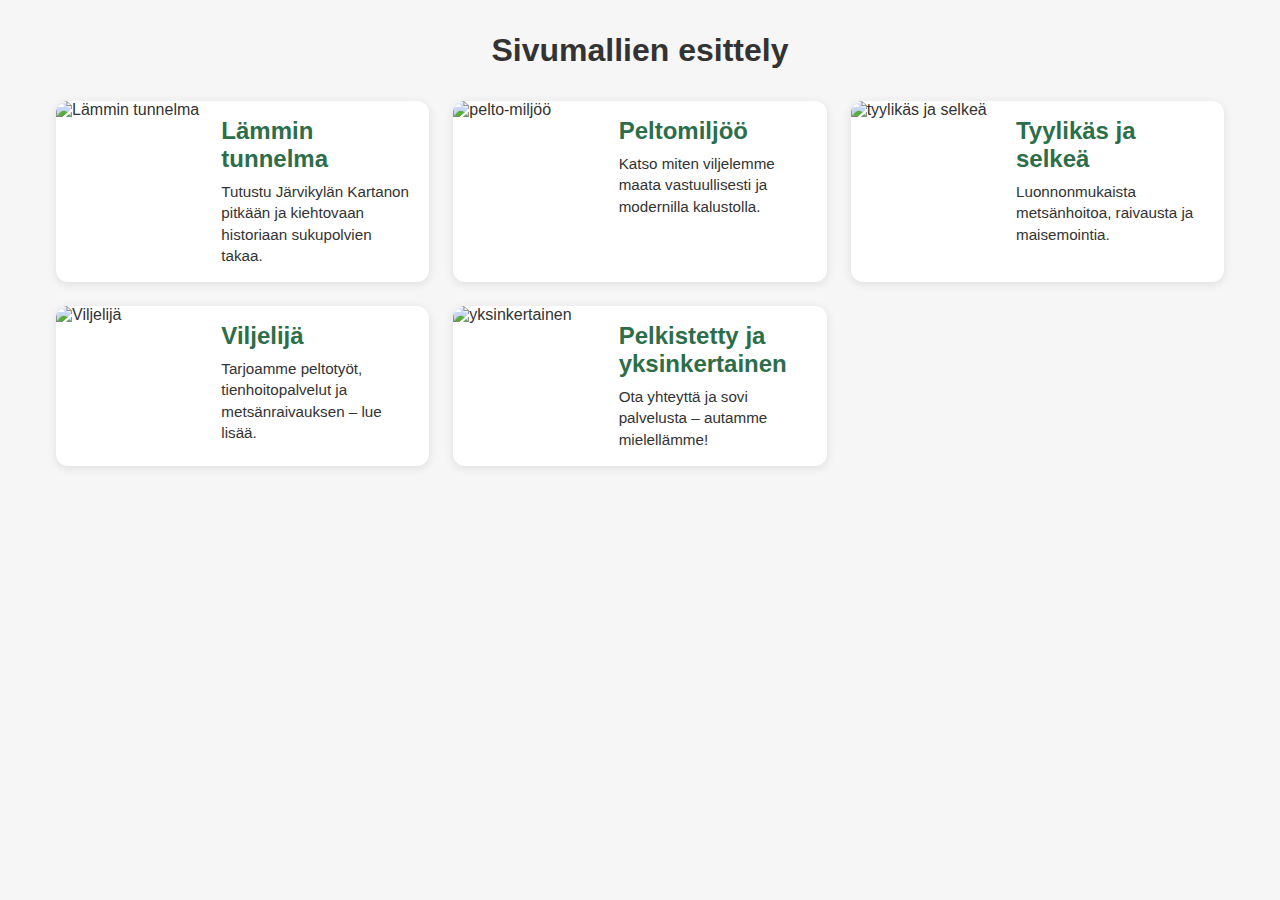
==== index.html @ 7927be14 "Kaikki yhdessä" ====
<!DOCTYPE html>
<html lang="fi">
<head>
  <meta charset="UTF-8" />
  <meta name="viewport" content="width=device-width, initial-scale=1.0"/>
  <title>Järvikylän Kartano – Esittely</title>
  <style>
    * {
      box-sizing: border-box;
    }

    body {
      margin: 0;
      font-family: Arial, sans-serif;
      background-color: #f6f6f6;
      color: #333;
    }

    h1 {
      text-align: center;
      margin-top: 2rem;
    }

    .container {
      max-width: 1200px;
      margin: 2rem auto;
      display: grid;
      grid-template-columns: repeat(auto-fit, minmax(300px, 1fr));
      gap: 1.5rem;
      padding: 0 1rem;
    }

    .card {
      background-color: white;
      display: flex;
      flex-direction: row;
      border-radius: 12px;
      overflow: hidden;
      box-shadow: 0 2px 10px rgba(0,0,0,0.1);
      transition: transform 0.2s;
      text-decoration: none;
      color: inherit;
    }

    .card:hover {
      transform: scale(1.02);
    }

    .card img {
      width: 40%;
      object-fit: cover;
    }

    .card-content {
      padding: 1rem;
      flex: 1;
    }

    .card-content h2 {
      margin: 0 0 0.5rem;
      color: #2c6e49;
    }

    .card-content p {
      margin: 0;
      font-size: 0.95rem;
      line-height: 1.4;
    }

    @media (max-width: 600px) {
      .card {
        flex-direction: column;
      }

      .card img {
        width: 100%;
        height: 180px;
      }
    }
  </style>
</head>
<body>

  <h1>Sivumallien esittely</h1>

  <div class="container">
    <a href="lammintunnelma.html" class="card">
      <img src="https://images.unsplash.com/photo-1605810230434-7631c5d5900a" alt="Lämmin tunnelma">
      <div class="card-content">
        <h2>Lämmin tunnelma</h2>
        <p>Tutustu Järvikylän Kartanon pitkään ja kiehtovaan historiaan sukupolvien takaa.</p>
      </div>
    </a>

    <a href="pelto.html" class="card">
      <img src="https://images.unsplash.com/photo-1621605811373-1d0a3841103b" alt="pelto-miljöö">
      <div class="card-content">
        <h2>Peltomiljöö</h2>
        <p>Katso miten viljelemme maata vastuullisesti ja modernilla kalustolla.</p>
      </div>
    </a>

    <a href="tyylikas.html" class="card">
      <img src="https://images.unsplash.com/photo-1542314831-068cd1dbfeeb" alt="tyylikäs ja selkeä">
      <div class="card-content">
        <h2>Tyylikäs ja selkeä</h2>
        <p>Luonnonmukaista metsänhoitoa, raivausta ja maisemointia.</p>
      </div>
    </a>

    <a href="viljelija.html" class="card">
      <img src="https://images.unsplash.com/photo-1573497491208-6b1acb260507" alt="Viljelijä">
      <div class="card-content">
        <h2>Viljelijä</h2>
        <p>Tarjoamme peltotyöt, tienhoitopalvelut ja metsänraivauksen – lue lisää.</p>
      </div>
    </a>

    <a href="yksinkertainen.html" class="card">
      <img src="https://images.unsplash.com/photo-1523958203904-cdcb402031fd" alt="yksinkertainen">
      <div class="card-content">
        <h2>Pelkistetty ja yksinkertainen</h2>
        <p>Ota yhteyttä ja sovi palvelusta – autamme mielellämme!</p>
      </div>
    </a>
  </div>

</body>
</html>
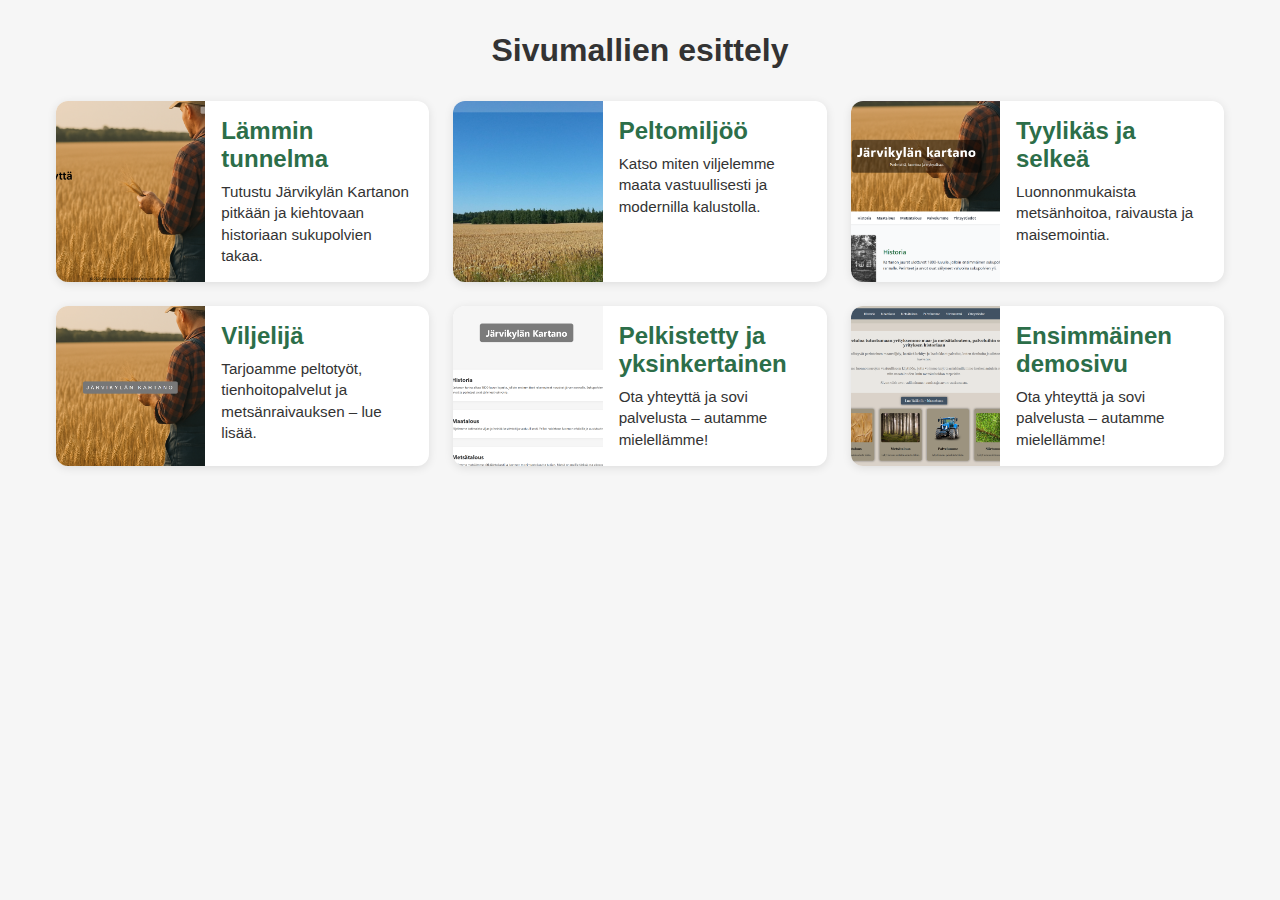
==== commit fdb969e2: "Kuvat paikoilleen" ====
--- a/index.html
+++ b/index.html
@@ -85,7 +85,7 @@
 
   <div class="container">
     <a href="lammintunnelma.html" class="card">
-      <img src="https://images.unsplash.com/photo-1605810230434-7631c5d5900a" alt="Lämmin tunnelma">
+      <img src="kuvat/lammin_tunnelma.png" alt="Lämmin tunnelma">
       <div class="card-content">
         <h2>Lämmin tunnelma</h2>
         <p>Tutustu Järvikylän Kartanon pitkään ja kiehtovaan historiaan sukupolvien takaa.</p>
@@ -93,7 +93,7 @@
     </a>
 
     <a href="pelto.html" class="card">
-      <img src="https://images.unsplash.com/photo-1621605811373-1d0a3841103b" alt="pelto-miljöö">
+      <img src="kuvat/pelto.png" alt="pelto-miljöö">
       <div class="card-content">
         <h2>Peltomiljöö</h2>
         <p>Katso miten viljelemme maata vastuullisesti ja modernilla kalustolla.</p>
@@ -101,7 +101,7 @@
     </a>
 
     <a href="tyylikas.html" class="card">
-      <img src="https://images.unsplash.com/photo-1542314831-068cd1dbfeeb" alt="tyylikäs ja selkeä">
+      <img src="kuvat/tyylikas.png" alt="tyylikäs ja selkeä">
       <div class="card-content">
         <h2>Tyylikäs ja selkeä</h2>
         <p>Luonnonmukaista metsänhoitoa, raivausta ja maisemointia.</p>
@@ -109,7 +109,7 @@
     </a>
 
     <a href="viljelija.html" class="card">
-      <img src="https://images.unsplash.com/photo-1573497491208-6b1acb260507" alt="Viljelijä">
+      <img src="kuvat/viljelija.png" alt="Viljelijä">
       <div class="card-content">
         <h2>Viljelijä</h2>
         <p>Tarjoamme peltotyöt, tienhoitopalvelut ja metsänraivauksen – lue lisää.</p>
@@ -117,9 +117,17 @@
     </a>
 
     <a href="yksinkertainen.html" class="card">
-      <img src="https://images.unsplash.com/photo-1523958203904-cdcb402031fd" alt="yksinkertainen">
+      <img src="kuvat/yksinkertainen.png" alt="yksinkertainen">
       <div class="card-content">
         <h2>Pelkistetty ja yksinkertainen</h2>
+        <p>Ota yhteyttä ja sovi palvelusta – autamme mielellämme!</p>
+      </div>
+    </a>
+
+    <a href="https://lauma81.github.io/Kartanon-harjoitussivut/" class="card">
+      <img src="kuvat/ensimmainen_demosivu.png" alt="ruskea sävy">
+      <div class="card-content">
+        <h2>Ensimmäinen demosivu</h2>
         <p>Ota yhteyttä ja sovi palvelusta – autamme mielellämme!</p>
       </div>
     </a>
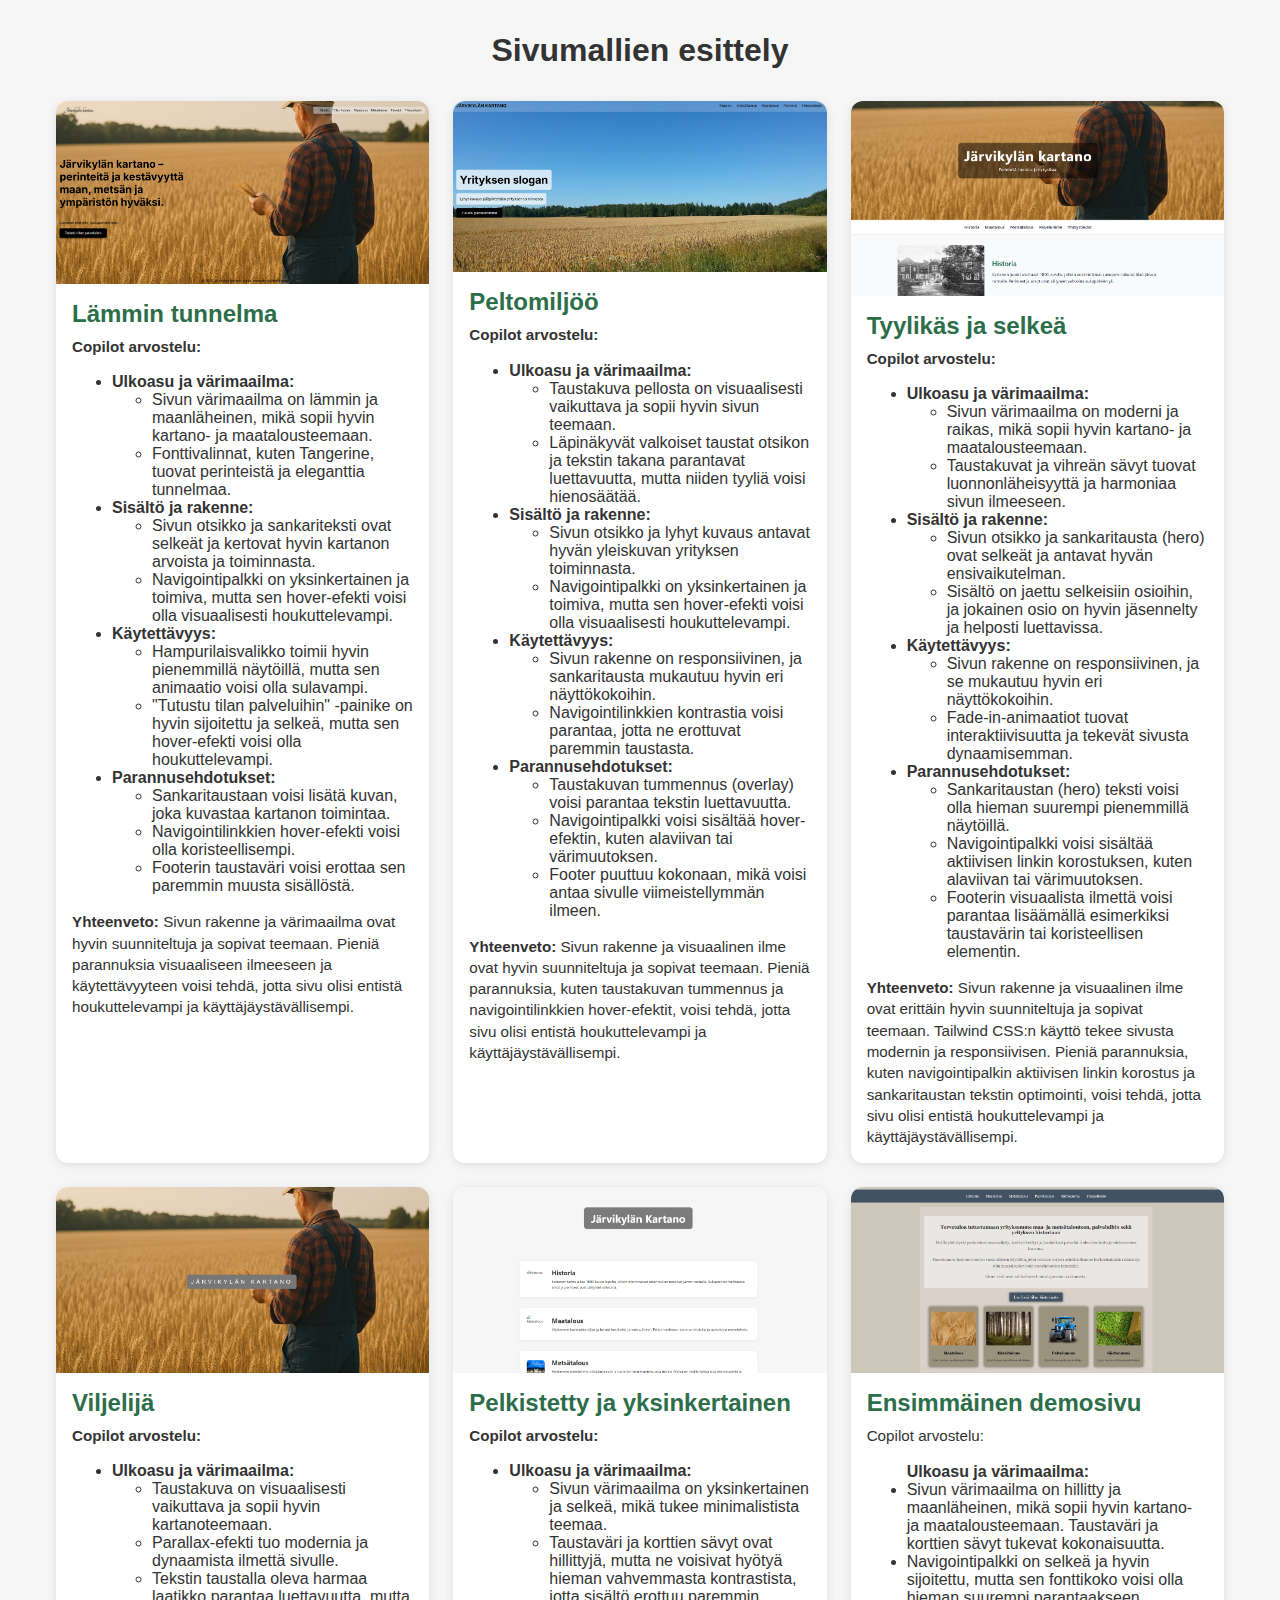
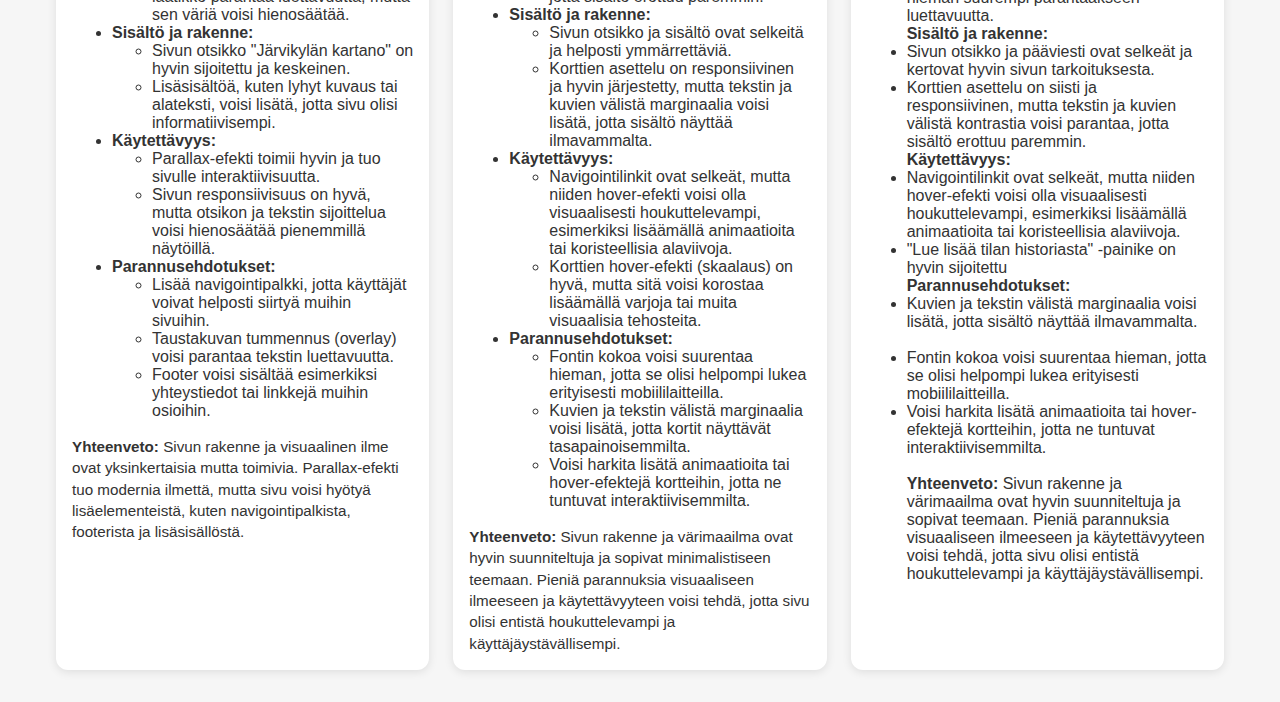
==== commit 444da470: "Arvostelut lisätty" ====
--- a/index.html
+++ b/index.html
@@ -3,7 +3,7 @@
 <head>
   <meta charset="UTF-8" />
   <meta name="viewport" content="width=device-width, initial-scale=1.0"/>
-  <title>Järvikylän Kartano – Esittely</title>
+  <title>Mallisivujen esittely</title>
   <style>
     * {
       box-sizing: border-box;
@@ -31,41 +31,42 @@
     }
 
     .card {
-      background-color: white;
-      display: flex;
-      flex-direction: row;
-      border-radius: 12px;
-      overflow: hidden;
-      box-shadow: 0 2px 10px rgba(0,0,0,0.1);
-      transition: transform 0.2s;
-      text-decoration: none;
-      color: inherit;
-    }
+    background-color: white;
+    display: flex;
+    flex-direction: column; /* Aseta sisältö pystysuuntaan */
+    border-radius: 12px;
+    overflow: hidden;
+    box-shadow: 0 2px 10px rgba(0, 0, 0, 0.1);
+    transition: transform 0.2s;
+    text-decoration: none;
+    color: inherit;
+  }
 
     .card:hover {
       transform: scale(1.02);
     }
 
     .card img {
-      width: 40%;
-      object-fit: cover;
-    }
-
-    .card-content {
-      padding: 1rem;
-      flex: 1;
-    }
-
-    .card-content h2 {
-      margin: 0 0 0.5rem;
-      color: #2c6e49;
-    }
-
-    .card-content p {
-      margin: 0;
-      font-size: 0.95rem;
-      line-height: 1.4;
-    }
+    width: 100%; /* Kuva täyttää laatikon leveyden */
+    height: auto; /* Säilytä kuvan mittasuhteet */
+    object-fit: cover;
+  }
+
+  .card-content {
+    padding: 1rem;
+    flex: 1;
+  }
+
+  .card-content h2 {
+    margin: 0 0 0.5rem;
+    color: #2c6e49;
+  }
+
+  .card-content p {
+    margin: 0;
+    font-size: 0.95rem;
+    line-height: 1.4;
+  }
 
     @media (max-width: 600px) {
       .card {
@@ -88,7 +89,35 @@
       <img src="kuvat/lammin_tunnelma.png" alt="Lämmin tunnelma">
       <div class="card-content">
         <h2>Lämmin tunnelma</h2>
-        <p>Tutustu Järvikylän Kartanon pitkään ja kiehtovaan historiaan sukupolvien takaa.</p>
+        <p><b>Copilot arvostelu:</b></p>
+        <ul>
+          <li><b>Ulkoasu ja värimaailma:</b>
+            <ul>
+              <li>Sivun värimaailma on lämmin ja maanläheinen, mikä sopii hyvin kartano- ja maatalousteemaan.</li>
+              <li>Fonttivalinnat, kuten Tangerine, tuovat perinteistä ja eleganttia tunnelmaa.</li>
+            </ul>
+          </li>
+          <li><b>Sisältö ja rakenne:</b>
+            <ul>
+              <li>Sivun otsikko ja sankariteksti ovat selkeät ja kertovat hyvin kartanon arvoista ja toiminnasta.</li>
+              <li>Navigointipalkki on yksinkertainen ja toimiva, mutta sen hover-efekti voisi olla visuaalisesti houkuttelevampi.</li>
+            </ul>
+          </li>
+          <li><b>Käytettävyys:</b>
+            <ul>
+              <li>Hampurilaisvalikko toimii hyvin pienemmillä näytöillä, mutta sen animaatio voisi olla sulavampi.</li>
+              <li>"Tutustu tilan palveluihin" -painike on hyvin sijoitettu ja selkeä, mutta sen hover-efekti voisi olla houkuttelevampi.</li>
+            </ul>
+          </li>
+          <li><b>Parannusehdotukset:</b>
+            <ul>
+              <li>Sankaritaustaan voisi lisätä kuvan, joka kuvastaa kartanon toimintaa.</li>
+              <li>Navigointilinkkien hover-efekti voisi olla koristeellisempi.</li>
+              <li>Footerin taustaväri voisi erottaa sen paremmin muusta sisällöstä.</li>
+            </ul>
+          </li>
+        </ul>
+        <p><b>Yhteenveto:</b> Sivun rakenne ja värimaailma ovat hyvin suunniteltuja ja sopivat teemaan. Pieniä parannuksia visuaaliseen ilmeeseen ja käytettävyyteen voisi tehdä, jotta sivu olisi entistä houkuttelevampi ja käyttäjäystävällisempi.</p>
       </div>
     </a>
 
@@ -96,7 +125,35 @@
       <img src="kuvat/pelto.png" alt="pelto-miljöö">
       <div class="card-content">
         <h2>Peltomiljöö</h2>
-        <p>Katso miten viljelemme maata vastuullisesti ja modernilla kalustolla.</p>
+        <p><b>Copilot arvostelu:</b></p>
+    <ul>
+      <li><b>Ulkoasu ja värimaailma:</b>
+        <ul>
+          <li>Taustakuva pellosta on visuaalisesti vaikuttava ja sopii hyvin sivun teemaan.</li>
+          <li>Läpinäkyvät valkoiset taustat otsikon ja tekstin takana parantavat luettavuutta, mutta niiden tyyliä voisi hienosäätää.</li>
+        </ul>
+      </li>
+      <li><b>Sisältö ja rakenne:</b>
+        <ul>
+          <li>Sivun otsikko ja lyhyt kuvaus antavat hyvän yleiskuvan yrityksen toiminnasta.</li>
+          <li>Navigointipalkki on yksinkertainen ja toimiva, mutta sen hover-efekti voisi olla visuaalisesti houkuttelevampi.</li>
+        </ul>
+      </li>
+      <li><b>Käytettävyys:</b>
+        <ul>
+          <li>Sivun rakenne on responsiivinen, ja sankaritausta mukautuu hyvin eri näyttökokoihin.</li>
+          <li>Navigointilinkkien kontrastia voisi parantaa, jotta ne erottuvat paremmin taustasta.</li>
+        </ul>
+      </li>
+      <li><b>Parannusehdotukset:</b>
+        <ul>
+          <li>Taustakuvan tummennus (overlay) voisi parantaa tekstin luettavuutta.</li>
+          <li>Navigointipalkki voisi sisältää hover-efektin, kuten alaviivan tai värimuutoksen.</li>
+          <li>Footer puuttuu kokonaan, mikä voisi antaa sivulle viimeistellymmän ilmeen.</li>
+        </ul>
+      </li>
+    </ul>
+    <p><b>Yhteenveto:</b> Sivun rakenne ja visuaalinen ilme ovat hyvin suunniteltuja ja sopivat teemaan. Pieniä parannuksia, kuten taustakuvan tummennus ja navigointilinkkien hover-efektit, voisi tehdä, jotta sivu olisi entistä houkuttelevampi ja käyttäjäystävällisempi.</p>
       </div>
     </a>
 
@@ -104,7 +161,35 @@
       <img src="kuvat/tyylikas.png" alt="tyylikäs ja selkeä">
       <div class="card-content">
         <h2>Tyylikäs ja selkeä</h2>
-        <p>Luonnonmukaista metsänhoitoa, raivausta ja maisemointia.</p>
+        <p><b>Copilot arvostelu:</b></p>
+    <ul>
+      <li><b>Ulkoasu ja värimaailma:</b>
+        <ul>
+          <li>Sivun värimaailma on moderni ja raikas, mikä sopii hyvin kartano- ja maatalousteemaan.</li>
+          <li>Taustakuvat ja vihreän sävyt tuovat luonnonläheisyyttä ja harmoniaa sivun ilmeeseen.</li>
+        </ul>
+      </li>
+      <li><b>Sisältö ja rakenne:</b>
+        <ul>
+          <li>Sivun otsikko ja sankaritausta (hero) ovat selkeät ja antavat hyvän ensivaikutelman.</li>
+          <li>Sisältö on jaettu selkeisiin osioihin, ja jokainen osio on hyvin jäsennelty ja helposti luettavissa.</li>
+        </ul>
+      </li>
+      <li><b>Käytettävyys:</b>
+        <ul>
+          <li>Sivun rakenne on responsiivinen, ja se mukautuu hyvin eri näyttökokoihin.</li>
+          <li>Fade-in-animaatiot tuovat interaktiivisuutta ja tekevät sivusta dynaamisemman.</li>
+        </ul>
+      </li>
+      <li><b>Parannusehdotukset:</b>
+        <ul>
+          <li>Sankaritaustan (hero) teksti voisi olla hieman suurempi pienemmillä näytöillä.</li>
+          <li>Navigointipalkki voisi sisältää aktiivisen linkin korostuksen, kuten alaviivan tai värimuutoksen.</li>
+          <li>Footerin visuaalista ilmettä voisi parantaa lisäämällä esimerkiksi taustavärin tai koristeellisen elementin.</li>
+        </ul>
+      </li>
+    </ul>
+    <p><b>Yhteenveto:</b> Sivun rakenne ja visuaalinen ilme ovat erittäin hyvin suunniteltuja ja sopivat teemaan. Tailwind CSS:n käyttö tekee sivusta modernin ja responsiivisen. Pieniä parannuksia, kuten navigointipalkin aktiivisen linkin korostus ja sankaritaustan tekstin optimointi, voisi tehdä, jotta sivu olisi entistä houkuttelevampi ja käyttäjäystävällisempi.</p>
       </div>
     </a>
 
@@ -112,7 +197,36 @@
       <img src="kuvat/viljelija.png" alt="Viljelijä">
       <div class="card-content">
         <h2>Viljelijä</h2>
-        <p>Tarjoamme peltotyöt, tienhoitopalvelut ja metsänraivauksen – lue lisää.</p>
+        <p><b>Copilot arvostelu:</b></p>
+    <ul>
+      <li><b>Ulkoasu ja värimaailma:</b>
+        <ul>
+          <li>Taustakuva on visuaalisesti vaikuttava ja sopii hyvin kartanoteemaan.</li>
+          <li>Parallax-efekti tuo modernia ja dynaamista ilmettä sivulle.</li>
+          <li>Tekstin taustalla oleva harmaa laatikko parantaa luettavuutta, mutta sen väriä voisi hienosäätää.</li>
+        </ul>
+      </li>
+      <li><b>Sisältö ja rakenne:</b>
+        <ul>
+          <li>Sivun otsikko "Järvikylän kartano" on hyvin sijoitettu ja keskeinen.</li>
+          <li>Lisäsisältöä, kuten lyhyt kuvaus tai alateksti, voisi lisätä, jotta sivu olisi informatiivisempi.</li>
+        </ul>
+      </li>
+      <li><b>Käytettävyys:</b>
+        <ul>
+          <li>Parallax-efekti toimii hyvin ja tuo sivulle interaktiivisuutta.</li>
+          <li>Sivun responsiivisuus on hyvä, mutta otsikon ja tekstin sijoittelua voisi hienosäätää pienemmillä näytöillä.</li>
+        </ul>
+      </li>
+      <li><b>Parannusehdotukset:</b>
+        <ul>
+          <li>Lisää navigointipalkki, jotta käyttäjät voivat helposti siirtyä muihin sivuihin.</li>
+          <li>Taustakuvan tummennus (overlay) voisi parantaa tekstin luettavuutta.</li>
+          <li>Footer voisi sisältää esimerkiksi yhteystiedot tai linkkejä muihin osioihin.</li>
+        </ul>
+      </li>
+    </ul>
+    <p><b>Yhteenveto:</b> Sivun rakenne ja visuaalinen ilme ovat yksinkertaisia mutta toimivia. Parallax-efekti tuo modernia ilmettä, mutta sivu voisi hyötyä lisäelementeistä, kuten navigointipalkista, footerista ja lisäsisällöstä.</p>
       </div>
     </a>
 
@@ -120,7 +234,35 @@
       <img src="kuvat/yksinkertainen.png" alt="yksinkertainen">
       <div class="card-content">
         <h2>Pelkistetty ja yksinkertainen</h2>
-        <p>Ota yhteyttä ja sovi palvelusta – autamme mielellämme!</p>
+        <p><p><b>Copilot arvostelu:</b></p>
+        <ul>
+          <li><b>Ulkoasu ja värimaailma:</b>
+            <ul>
+              <li>Sivun värimaailma on yksinkertainen ja selkeä, mikä tukee minimalistista teemaa.</li>
+              <li>Taustaväri ja korttien sävyt ovat hillittyjä, mutta ne voisivat hyötyä hieman vahvemmasta kontrastista, jotta sisältö erottuu paremmin.</li>
+            </ul>
+          </li>
+          <li><b>Sisältö ja rakenne:</b>
+            <ul>
+              <li>Sivun otsikko ja sisältö ovat selkeitä ja helposti ymmärrettäviä.</li>
+              <li>Korttien asettelu on responsiivinen ja hyvin järjestetty, mutta tekstin ja kuvien välistä marginaalia voisi lisätä, jotta sisältö näyttää ilmavammalta.</li>
+            </ul>
+          </li>
+          <li><b>Käytettävyys:</b>
+            <ul>
+              <li>Navigointilinkit ovat selkeät, mutta niiden hover-efekti voisi olla visuaalisesti houkuttelevampi, esimerkiksi lisäämällä animaatioita tai koristeellisia alaviivoja.</li>
+              <li>Korttien hover-efekti (skaalaus) on hyvä, mutta sitä voisi korostaa lisäämällä varjoja tai muita visuaalisia tehosteita.</li>
+            </ul>
+          </li>
+          <li><b>Parannusehdotukset:</b>
+            <ul>
+              <li>Fontin kokoa voisi suurentaa hieman, jotta se olisi helpompi lukea erityisesti mobiililaitteilla.</li>
+              <li>Kuvien ja tekstin välistä marginaalia voisi lisätä, jotta kortit näyttävät tasapainoisemmilta.</li>
+              <li>Voisi harkita lisätä animaatioita tai hover-efektejä kortteihin, jotta ne tuntuvat interaktiivisemmilta.</li>
+            </ul>
+          </li>
+        </ul>
+        <p><b>Yhteenveto:</b> Sivun rakenne ja värimaailma ovat hyvin suunniteltuja ja sopivat minimalistiseen teemaan. Pieniä parannuksia visuaaliseen ilmeeseen ja käytettävyyteen voisi tehdä, jotta sivu olisi entistä houkuttelevampi ja käyttäjäystävällisempi.</p>
       </div>
     </a>
 
@@ -128,8 +270,37 @@
       <img src="kuvat/ensimmainen_demosivu.png" alt="ruskea sävy">
       <div class="card-content">
         <h2>Ensimmäinen demosivu</h2>
-        <p>Ota yhteyttä ja sovi palvelusta – autamme mielellämme!</p>
-      </div>
+        <p>Copilot arvostelu:
+          <ul>
+           <b>Ulkoasu ja värimaailma:</b>
+             <li>Sivun värimaailma on hillitty ja maanläheinen, 
+              mikä sopii hyvin kartano- ja maatalousteemaan. 
+              Taustaväri ja korttien sävyt tukevat kokonaisuutta.</li>
+             <li>Navigointipalkki on selkeä ja hyvin sijoitettu, 
+              mutta sen fonttikoko voisi olla hieman suurempi parantaakseen luettavuutta.</li>
+          
+           <b>Sisältö ja rakenne:</b>
+             <li>Sivun otsikko ja pääviesti ovat selkeät ja kertovat hyvin sivun tarkoituksesta.</li>
+             <li>Korttien asettelu on siisti ja responsiivinen, mutta tekstin ja kuvien välistä 
+              kontrastia voisi parantaa, jotta sisältö erottuu paremmin.</li>
+          
+           <b>Käytettävyys:</b>
+             <li>Navigointilinkit ovat selkeät, mutta niiden hover-efekti 
+              voisi olla visuaalisesti houkuttelevampi, esimerkiksi lisäämällä 
+              animaatioita tai koristeellisia alaviivoja.</li>
+            <li>  "Lue lisää tilan historiasta" -painike on hyvin sijoitettu</li>
+          
+           <b>Parannusehdotukset:</b>
+             <li>Kuvien ja tekstin välistä marginaalia voisi lisätä, jotta sisältö näyttää ilmavammalta.</li>
+          <br>
+             <li>Fontin kokoa voisi suurentaa hieman, jotta se olisi helpompi lukea erityisesti mobiililaitteilla.</li>
+             <li>Voisi harkita lisätä animaatioita tai hover-efektejä kortteihin, 
+              jotta ne tuntuvat interaktiivisemmilta.</li>
+              <br>
+          <b>Yhteenveto:</b>
+          Sivun rakenne ja värimaailma ovat hyvin suunniteltuja ja sopivat teemaan. Pieniä parannuksia visuaaliseen ilmeeseen ja käytettävyyteen voisi tehdä, jotta sivu olisi entistä houkuttelevampi ja käyttäjäystävällisempi.</p>
+        </ul>
+        </div>
     </a>
   </div>
 
